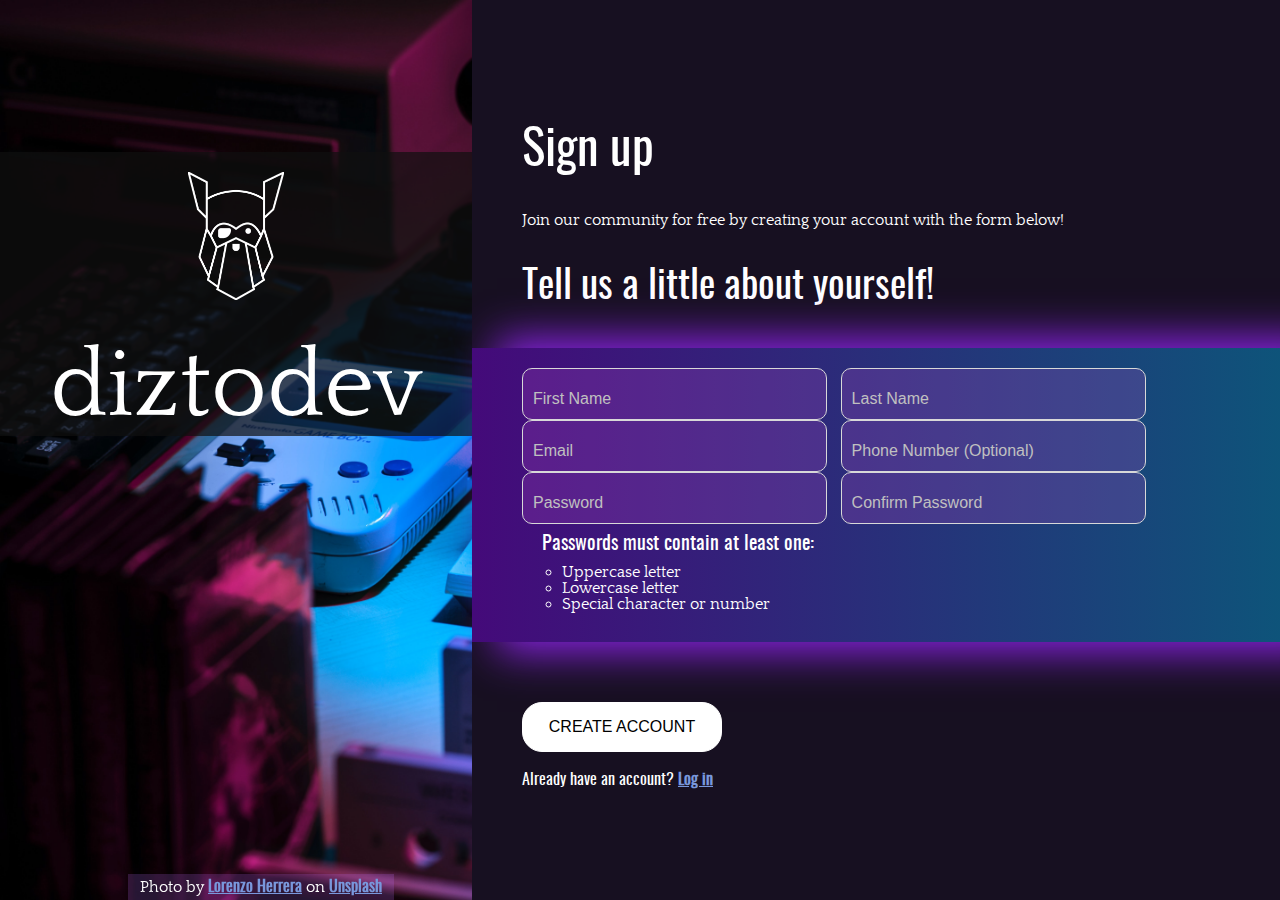
==== index.html @ 2b51a732 "Rename html file to index.html" ====
<!DOCTYPE html>
<html lang="en">
<head>
  <meta charset="UTF-8">
  <meta http-equiv="X-UA-Compatible" content="IE=edge">
  <meta name="viewport" content="width=device-width, initial-scale=1.0">
  <title>Document</title>
  <link rel="stylesheet" href="styles.css">
</head>

<body>
<script>
  var check = function() {
    if (document.getElementById('password').value ==
      document.getElementById('confirm-password').value) {
      document.getElementById('password-confirm-msg').style.color = '#46fe87';
      document.getElementById('password-confirm-msg').innerHTML = '✔ Passwords Match';
    } else {
      document.getElementById('password-confirm-msg').style.color = '#ff4e51';
      document.getElementById('password-confirm-msg').innerHTML = '✘ Passwords Must Match!';
    }
  }
</script>

  <div class="page-container">
    <div class="page-left">
      <div class="page-left-logo-container">
        <img class="main-logo" src="img/odin-lined.png"><span>diztodev</span>
      </div>
      <div class="caption">Photo by <a href="https://unsplash.com/@lorenzoherrera?utm_source=unsplash&utm_medium=referral&utm_content=creditCopyText">Lorenzo Herrera</a> on <a href="https://unsplash.com/photos/p0j-mE6mGo4?utm_source=unsplash&utm_medium=referral&utm_content=creditCopyText">Unsplash</a>
      </div>
    </div>
    <div class="page-right">
      <div class="form-info">
      <h1>Sign up</h1>
      <p>Join our community for free by creating your account with the form below!</p>
    </div>
    <div class="form-container">
      <h2 class="form-title">Tell us a little about yourself!</h2>
          <form id="signupform" >
            <div class="signup-form">
            <div class="signupform-fname">
              <input id="name" placeholder="First Name" name="user-fname" type="text" value="" pattern="^[^0-9]+$" size="30" maxlength="245" required>
              <label for="name" data-help="What do you go by?">First Name</label>
            </div>
            <div class="signupform-lname">
              <input id="lname" placeholder="Last Name" name="user-lname" type="text" value="" size="30" maxlength="245" required>
              <label for="lname" data-help="... and your last name?">Last Name</label>
            </div>
            <div class="signupform-email">
              <input id="email" placeholder="Email" name="email" type="email" value="" size="30" maxlength="100" aria-describedby="email-notes" required>
              <label for="email" data-help="Format email@email.com">Email</label>
            </div>
            <div class="signupform-phone">
              <input id="phone" placeholder="Phone Number (Optional)" name="phone" type="tel" value="" >
              <label for="phone" data-help="Format of: 123-456-7890">Phone Number (Optional)</label>
            </div>
            <div class="signupform-password">
              <input id="password" placeholder="Password" name="password" type="password" value="" size="30" maxlength="245" pattern="(?=^.{8,}$)((?=.*\d)|(?=.*\W+))(?![.\n])(?=.*[A-Z])(?=.*[a-z]).*$" onkeyup="check();" required>
              <label for="password" data-help="See requirements below">Password</label>
            </div>
            <div class="signupform-confirm-password">
              <input id="confirm-password" placeholder="Confirm Password" name="confirm-password" type="password" value="" size="30" maxlength="245" pattern="(?=^.{8,}$)((?=.*\d)|(?=.*\W+))(?![.\n])(?=.*[A-Z])(?=.*[a-z]).*$" onkeyup="check();" required>
              <label for="password">Confirm Password</label>
            </div>
            <div class="password-requirements">
              <span id="password-confirm-msg"></span>
              <h5>Passwords must contain at least one:</h5>
                <ul>
                  <li>Uppercase letter</li>
                  <li>Lowercase letter</li>
                  <li>Special character or number</li>
                </ul>
            </div>
            </div>
            <div class="form-submit" id="form-submit">
              <a><input name="submit" type="submit" id="submit" class="submit primary-btn" value="Create Account"></a>
            </div>
            <h6>Already have an account? <a href="#">Log in</a></h4>
        </form>
        </div>
    </div>
  </div>

</body>

</html>
---- styles.css ----
/* http://meyerweb.com/eric/tools/css/reset/ 
   v2.0 | 20110126
   License: none (public domain)

   RESET
*/

html, body, div, span, applet, object, iframe,
h1, h2, h3, h4, h5, h6, p, blockquote, pre,
a, abbr, acronym, address, big, cite, code,
del, dfn, em, img, ins, kbd, q, s, samp,
small, strike, strong, sub, sup, tt, var,
b, u, i, center,
dl, dt, dd, ol, ul, li,
fieldset, form, label, legend,
table, caption, tbody, tfoot, thead, tr, th, td,
article, aside, canvas, details, embed, 
figure, figcaption, footer, header, hgroup, 
menu, nav, output, ruby, section, summary,
time, mark, audio, video {
	margin: 0;
	padding: 0;
	border: 0;
	font-size: 100%;
	font: inherit;
	vertical-align: baseline;
}
/* HTML5 display-role reset for older browsers */
article, aside, details, figcaption, figure, 
footer, header, hgroup, menu, nav, section {
	display: block;
}
body {
	line-height: 1;
}
ol, ul {
	list-style: none;
}
blockquote, q {
	quotes: none;
}
blockquote:before, blockquote:after,
q:before, q:after {
	content: '';
	content: none;
}
table {
	border-collapse: collapse;
	border-spacing: 0;
}


/* Fonts */
@font-face {
  font-family: 'oswaldregular';
  src: url('fonts/oswald-variablefont_wght-webfont.woff2') format('woff2'),
       url('fonts/oswald-variablefont_wght-webfont.woff') format('woff');
  font-weight: normal;
  font-style: normal;
}

@font-face {
  font-family: 'quattrocentoregular';
  src: url('fonts/quattrocento-regular-webfont.woff2') format('woff2'),
       url('fonts/quattrocento-regular-webfont.woff') format('woff');
  font-weight: normal;
  font-style: normal;
}

@font-face {
  font-family: 'quattrocentobold';
  src: url('fonts/quattrocento-bold-webfont.woff2') format('woff2'),
       url('fonts/quattrocento-bold-webfont.woff') format('woff');
  font-weight: normal;
  font-style: normal;

}


/* Form Element CSS */
a {
  font-family: oswaldregular;
  color: rgb(121, 151, 220);
  font-weight: bolder;
}
body {
  font-family: quattrocentoregular;
  color: white;
}

h1,h2,h3,h4,h5,h6 {
  font-family: oswaldregular;
}
h1 {
  font-size: 3.052rem;
  line-height: 5rem;
}
h2 {
  font-size: 2.441rem;
}
h3 {
  font-size: 1.953rem;
}
h4 {
  font-size: 1.563rem;
}
h5 {
  font-size: 1.25rem;
}
h6 {
  font-size: 1rem;
}

p {
  font-size: 1rem;
}

body {
  height: 100vh;
  width: 100vw;
  background: rgb(23, 16, 33);
}

/* Page Layout */
.page-container {
  height: 100%;
  width: 100%;
  display: flex;
  flex-direction: row;
}

.page-left {
  background-image: url(img/form-img.jpeg);
  background-size: cover;
  width: 40%;
  display: flex;
  flex-direction: column;
  justify-content: space-between;
  min-width: 0;
  padding: 10px 0;
}

.page-left-logo-container img{
  height: 8rem;
  width: auto;
  padding: 20px;

}

.page-left-logo-container span{
  font-size: 6rem;
  display: flex;
  flex-shrink: 1;
}

.caption {
  position: fixed;
  left: 10%;
  bottom: 0;
  width: 20%;
  text-align: center;
  background: rgba(188, 112, 255, 0.2);
  padding: 5px;
}


.page-left-logo-container {
  background-color: rgba(15,15,15,.7);
  display: flex;

  flex-wrap: wrap;
  flex-direction: row;
  justify-content: center;
  align-items: center;
  gap: 20px;
  margin-top: 30%;
}

.page-right {
  width: 60%;
  display: flex;
  flex-direction: column;
  align-items: center;
  justify-content: center;
  padding: 0 50px;
  
}

.page-right p {
  padding: 20px 0;
}





.form-title {
  padding-bottom: 20px;
}



/*Animations*/
@-webkit-keyframes silo-fade {
  0% {
      opacity: 0;
      -webkit-transform: translateY(-1.4em);
  }
  100% {
      opacity: 1;
      -webkit-transform: translateY(0);
  }
}
@-moz-keyframes silo-fade {
  0% {
      opacity: 0;
      -moz-transform: translateY(-1.4em);
  }
  100% {
      opacity: 1;
      -moz-transform: translateY(0);
  }
}
@keyframes silo-fade {
  0% {
      opacity: 0;
      -webkit-transform: translateY(-1.4em);
      -moz-transform: translateY(-1.4em);
      -ms-transform: translateY(-1.4em);
      -o-transform: translateY(-1.4em);
      transform: translateY(-1.4em);
  }
  100% {
      opacity: 1;
      -webkit-transform: translateY(0);
      -moz-transform: translateY(0);
      -ms-transform: translateY(0);
      -o-transform: translateY(0);
      transform: translateY(0);
  }
}

@-webkit-keyframes silo-help {
  0% {
      opacity: 0;
  }
  4% {
      opacity: 0;
  }
  5% {
      opacity: 1;
  }
  100% {
      opacity: 1;
  }
}
@-moz-keyframes silo-help {
  0% {
      opacity: 0;
  }
  4% {
      opacity: 0;
  }
  5% {
      opacity: 1;
  }
  100% {
      opacity: 1;
  }
}
@keyframes silo-help {
  0% {
      opacity: 0;
  }
  4% {
      opacity: 0;
  }
  5% {
      opacity: 1;
  }
  100% {
      opacity: 1;
  }
}




#signupform label {
  padding: 5px 0;
  font-size: 14px;
  font-size: 0.75rem;
  display: none;
  position: absolute;
  margin-top: -50px;
  padding-left: 10px;
  color: white;
  -webkit-animation: silo-fade 0.2s;
  -moz-animation: silo-fade 0.2s;
  animation: silo-fade 0.2s;
  max-width: 80%;
}

/* General Input Style */

input {
  font-size: 100%;
  margin: 0;
  max-width: 100%;
  vertical-align: baseline;
  height: 40px;
  background: rgba(171, 74, 195, 0.25);
  border-radius: 10px;
  border: #ccc solid 1px;
  width: 200px;
  color: white;
}



#signupform  input:focus + label,
#signupform  input[required]:valid + label,
#signupform  input:not(:placeholder-shown) + label {
    display: block;
}

#signupform input:invalid{
    border: 1px solid #ff4e51;
    background: rgba(171, 74, 195, 0.25);
}
#signupform input:focus:invalid{
    border: 1px solid #ff4e51;
    background: rgba(171, 74, 195, 0.25);
}
#signupform input:invalid + label {
    color: #fff;
}
#signupform input:focus:invalid + label:after {
    content: " (" attr(data-help) ")";
    animation: silo-help 60s;
}
#signupform input:invalid + label:after {
    content: " (" attr(data-help) ")";
}
#signupform input:valid {
    border: 1px solid #46fe87;
    background: rgba(171, 74, 195, 0.25);
}

#signupform input:valid + label {
    color: #ffffff;
}
#signupform input:placeholder-shown {
    border: 1px solid #d8d8d8;
    background: rgba(171, 74, 195, 0.25);
}
#signupform input::placeholder {
    color: #c0c0c0;
}
#signupform input::-webkit-input-placeholder {
    color: #c0c0c0;
}
#signupform input:-ms-input-placeholder {
    color: #c0c0c0;
}
#signupform input::-moz-placeholder{
    color: #c0c0c0;
}
#signupform input:focus::placeholder,
#signupform textarea:focus::placeholder {
    color: transparent;
}
#signupform input:focus::-webkit-input-placeholder,
#signupform textarea:focus::-webkit-input-placeholder {
    color: transparent;
}
#signupform input:focus:-ms-input-placeholder,
#signupform textarea:focus:-ms-input-placeholder {
    color: transparent;
}
#signupform input:focus::-moz-placeholder,
#signupform textarea:focus::-moz-placeholder {
    color: transparent;
}


#signupform input[type="submit"] {
  text-transform: uppercase;
  height: 50px;
  border-radius: 20px;
  margin:20px 0;
  padding: 15px;
  background-color: rgb(255, 255, 255);
  color:black;
  border: white 1px solid;
}
#signupform input[type="submit"]:hover {
  text-transform: uppercase;
  height: 50px;
  border-radius: 20px;
  margin:20px 0;
  padding: 15px;
  background-color: rgb(190, 175, 201);
  color:black;
  border: white 1px solid;
}

@media (min-width: 600px) {
  #signupform > .signupform-fname,
  #signupform > .signupform-lname,
  #signupform > .signupform-email,
  #signupform > .signupform-phone,
  #signupform > .signupform-password,
  #signupform > .signupform-confirm-password {
      -webkit-box-flex: 0;
      -webkit-flex: 0 0 50%;
              -ms-flex: 0 0 50%;
                      flex: 0 0 50%;
      max-width: 40%;
      padding: 10px 0;
  }
}


/* Form Stuff */


input[type="text"], input[type="email"], input[type="tel"], input[type="password"] {
  background-color: rgba(255, 255, 255, .7);
  padding: 10px 10px 0px 10px;
  font-size: 16px;
  font-size: 1rem;
  width: 100%;
  -webkit-transition: all 0.5s ease-in-out;
  -moz-transition: all 0.5s ease-in-out;
  -o-transition: all 0.5s ease-in-out;
  transition: all 0.5s ease-in-out;
}
:focus {
  outline: 0;
}
input[type="text"]:focus, input[type="email"]:focus, input[type="tel"]:focus, input[type="password"]:focus  {
  background-color: rgba(255, 255, 255, 1);
  
}


.signup-form {
  background: rgb(136,0,255);
  background: linear-gradient(90deg, rgba(136,0,255,0.4) 0%, rgba(0,185,255,0.4) 100%);
  box-shadow: 35px 0px 40px 10px rgb(139, 35, 230);
  padding: 30px 50px;
  margin: 20px -50px;
  width: 100%;
  display: -webkit-box;
  display: -webkit-flex;
  display: -ms-flexbox;
  display: flex;
  gap: 5%;
  -webkit-flex-wrap: wrap;
          -ms-flex-wrap: wrap;
                  flex-wrap: wrap;
  }


.signup-form > div {
  flex: 1 1 40%;
  max-width: 40%;
}

#signupform > [class^="signup-form"],
#signupform > .form-submit {
    position: relative;
    min-height: 1px;
    padding-top: 20px;
    width: 100%;
    -webkit-box-flex: 0;
    -webkit-flex: 0 0 100%;
            -ms-flex: 0 0 100%;
                    flex: 0 0 100%;
    max-width: 100%;
}

.password-requirements {
  padding-left: 20px;
}

.password-requirements > h5 {
  padding-top: 10px;
}

.password-requirements ul{
  list-style:circle;
  margin-left: 20px;
  padding-top: 10px;
}

.form-container > h2 {
  margin:20px 0;
}

.form-info {
  display: flex;
  flex-direction: column;
  align-items: flex-start;
  justify-content: flex-start;
  width: 100%;

}
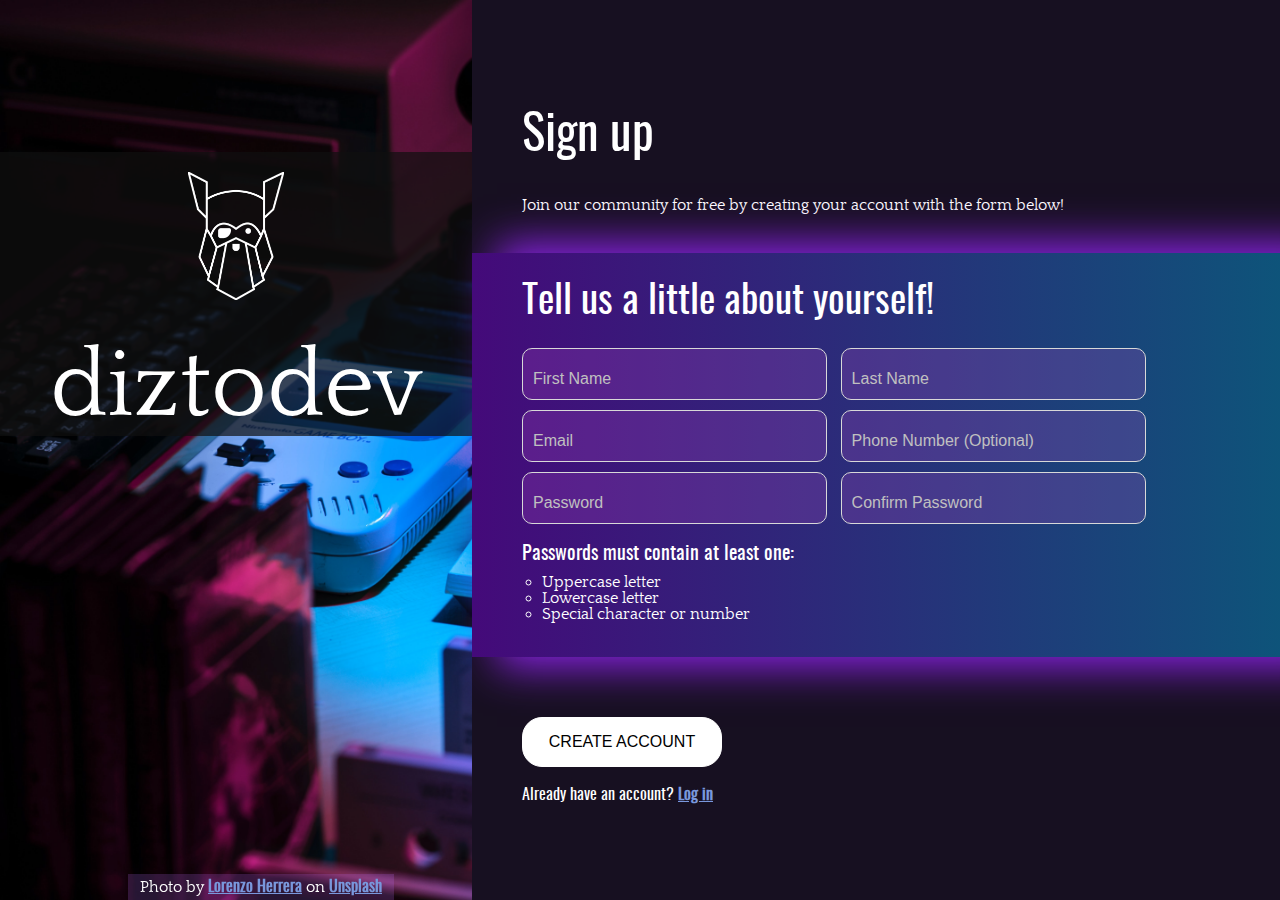
==== commit 8121f915: "Fixed html title and heading above form." ====
--- a/index.html
+++ b/index.html
@@ -4,7 +4,7 @@
   <meta charset="UTF-8">
   <meta http-equiv="X-UA-Compatible" content="IE=edge">
   <meta name="viewport" content="width=device-width, initial-scale=1.0">
-  <title>Document</title>
+  <title>Sign-up Form</title>
   <link rel="stylesheet" href="styles.css">
 </head>
 
@@ -35,50 +35,52 @@
       <h1>Sign up</h1>
       <p>Join our community for free by creating your account with the form below!</p>
     </div>
-    <div class="form-container">
-      <h2 class="form-title">Tell us a little about yourself!</h2>
-          <form id="signupform" >
+    <div>
+      <form id="signupform" >
+          <div class="form-container">
+            <div><h2 class="form-title">Tell us a little about yourself!</h2></div>
             <div class="signup-form">
-            <div class="signupform-fname">
-              <input id="name" placeholder="First Name" name="user-fname" type="text" value="" pattern="^[^0-9]+$" size="30" maxlength="245" required>
-              <label for="name" data-help="What do you go by?">First Name</label>
+              <div class="signupform-fname">
+                <input id="name" placeholder="First Name" name="user-fname" type="text" value="" pattern="^[^0-9]+$" size="30" maxlength="245" required>
+                <label for="name" data-help="What do you go by?">First Name</label>
+              </div>
+              <div class="signupform-lname">
+                <input id="lname" placeholder="Last Name" name="user-lname" type="text" value="" size="30" maxlength="245" required>
+                <label for="lname" data-help="... and your last name?">Last Name</label>
+              </div>
+              <div class="signupform-email">
+                <input id="email" placeholder="Email" name="email" type="email" value="" size="30" maxlength="100" aria-describedby="email-notes" required>
+                <label for="email" data-help="Format email@email.com">Email</label>
+              </div>
+              <div class="signupform-phone">
+                <input id="phone" placeholder="Phone Number (Optional)" name="phone" type="tel" value="" >
+                <label for="phone" data-help="Format of: 123-456-7890">Phone Number (Optional)</label>
+              </div>
+              <div class="signupform-password">
+                <input id="password" placeholder="Password" name="password" type="password" value="" size="30" maxlength="245" pattern="(?=^.{8,}$)((?=.*\d)|(?=.*\W+))(?![.\n])(?=.*[A-Z])(?=.*[a-z]).*$" onkeyup="check();" required>
+                <label for="password" data-help="See requirements below">Password</label>
+              </div>
+              <div class="signupform-confirm-password">
+                <input id="confirm-password" placeholder="Confirm Password" name="confirm-password" type="password" value="" size="30" maxlength="245" pattern="(?=^.{8,}$)((?=.*\d)|(?=.*\W+))(?![.\n])(?=.*[A-Z])(?=.*[a-z]).*$" onkeyup="check();" required>
+                <label for="password">Confirm Password</label>
+              </div>
+              <div class="password-requirements">
+                <span id="password-confirm-msg"></span>
+                <h5>Passwords must contain at least one:</h5>
+                  <ul>
+                    <li>Uppercase letter</li>
+                    <li>Lowercase letter</li>
+                    <li>Special character or number</li>
+                  </ul>
+              </div>
             </div>
-            <div class="signupform-lname">
-              <input id="lname" placeholder="Last Name" name="user-lname" type="text" value="" size="30" maxlength="245" required>
-              <label for="lname" data-help="... and your last name?">Last Name</label>
-            </div>
-            <div class="signupform-email">
-              <input id="email" placeholder="Email" name="email" type="email" value="" size="30" maxlength="100" aria-describedby="email-notes" required>
-              <label for="email" data-help="Format email@email.com">Email</label>
-            </div>
-            <div class="signupform-phone">
-              <input id="phone" placeholder="Phone Number (Optional)" name="phone" type="tel" value="" >
-              <label for="phone" data-help="Format of: 123-456-7890">Phone Number (Optional)</label>
-            </div>
-            <div class="signupform-password">
-              <input id="password" placeholder="Password" name="password" type="password" value="" size="30" maxlength="245" pattern="(?=^.{8,}$)((?=.*\d)|(?=.*\W+))(?![.\n])(?=.*[A-Z])(?=.*[a-z]).*$" onkeyup="check();" required>
-              <label for="password" data-help="See requirements below">Password</label>
-            </div>
-            <div class="signupform-confirm-password">
-              <input id="confirm-password" placeholder="Confirm Password" name="confirm-password" type="password" value="" size="30" maxlength="245" pattern="(?=^.{8,}$)((?=.*\d)|(?=.*\W+))(?![.\n])(?=.*[A-Z])(?=.*[a-z]).*$" onkeyup="check();" required>
-              <label for="password">Confirm Password</label>
-            </div>
-            <div class="password-requirements">
-              <span id="password-confirm-msg"></span>
-              <h5>Passwords must contain at least one:</h5>
-                <ul>
-                  <li>Uppercase letter</li>
-                  <li>Lowercase letter</li>
-                  <li>Special character or number</li>
-                </ul>
-            </div>
-            </div>
-            <div class="form-submit" id="form-submit">
-              <a><input name="submit" type="submit" id="submit" class="submit primary-btn" value="Create Account"></a>
-            </div>
-            <h6>Already have an account? <a href="#">Log in</a></h4>
-        </form>
         </div>
+          <div class="form-submit" id="form-submit">
+            <a><input name="submit" type="submit" id="submit" class="submit primary-btn" value="Create Account"></a>
+          </div>
+          <h6>Already have an account? <a href="#">Log in</a></h4>
+      </form>
+      </div>
     </div>
   </div>
 
--- a/styles.css
+++ b/styles.css
@@ -318,9 +318,9 @@
 
 
 
-#signupform  input:focus + label,
-#signupform  input[required]:valid + label,
-#signupform  input:not(:placeholder-shown) + label {
+#signupform input:focus + label,
+#signupform input[required]:valid + label,
+#signupform input:not(:placeholder-shown) + label {
     display: block;
 }
 
@@ -406,12 +406,12 @@
 }
 
 @media (min-width: 600px) {
-  #signupform > .signupform-fname,
-  #signupform > .signupform-lname,
-  #signupform > .signupform-email,
-  #signupform > .signupform-phone,
-  #signupform > .signupform-password,
-  #signupform > .signupform-confirm-password {
+  #form-container > .signupform-fname,
+  #form-container > .signupform-lname,
+  #form-container > .signupform-email,
+  #form-container > .signupform-phone,
+  #form-container > .signupform-password,
+  #form-container > .signupform-confirm-password {
       -webkit-box-flex: 0;
       -webkit-flex: 0 0 50%;
               -ms-flex: 0 0 50%;
@@ -444,14 +444,18 @@
   
 }
 
-
-.signup-form {
+.form-container {
   background: rgb(136,0,255);
   background: linear-gradient(90deg, rgba(136,0,255,0.4) 0%, rgba(0,185,255,0.4) 100%);
   box-shadow: 35px 0px 40px 10px rgb(139, 35, 230);
   padding: 30px 50px;
   margin: 20px -50px;
   width: 100%;
+}
+
+
+
+.signup-form {
   display: -webkit-box;
   display: -webkit-flex;
   display: -ms-flexbox;
@@ -466,6 +470,7 @@
 .signup-form > div {
   flex: 1 1 40%;
   max-width: 40%;
+  padding: 5px 0;
 }
 
 #signupform > [class^="signup-form"],
@@ -495,9 +500,6 @@
   padding-top: 10px;
 }
 
-.form-container > h2 {
-  margin:20px 0;
-}
 
 .form-info {
   display: flex;
